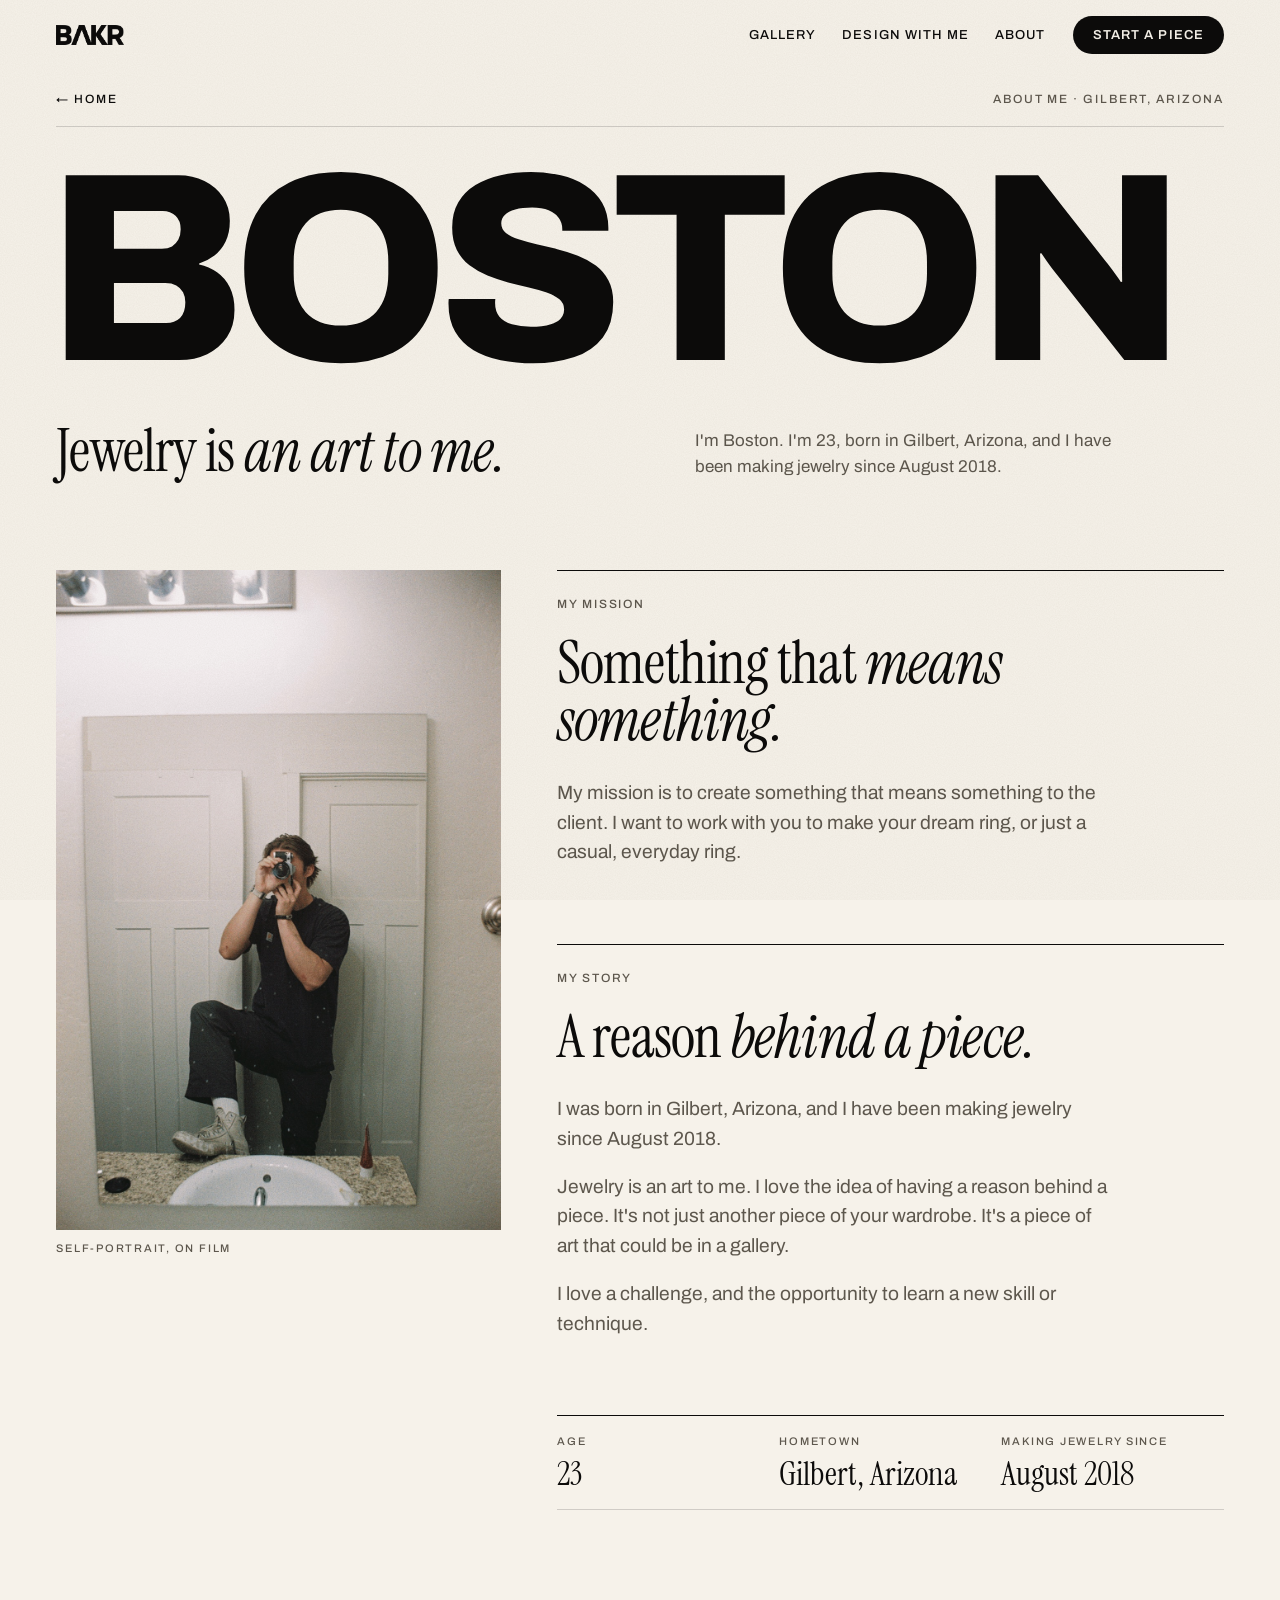
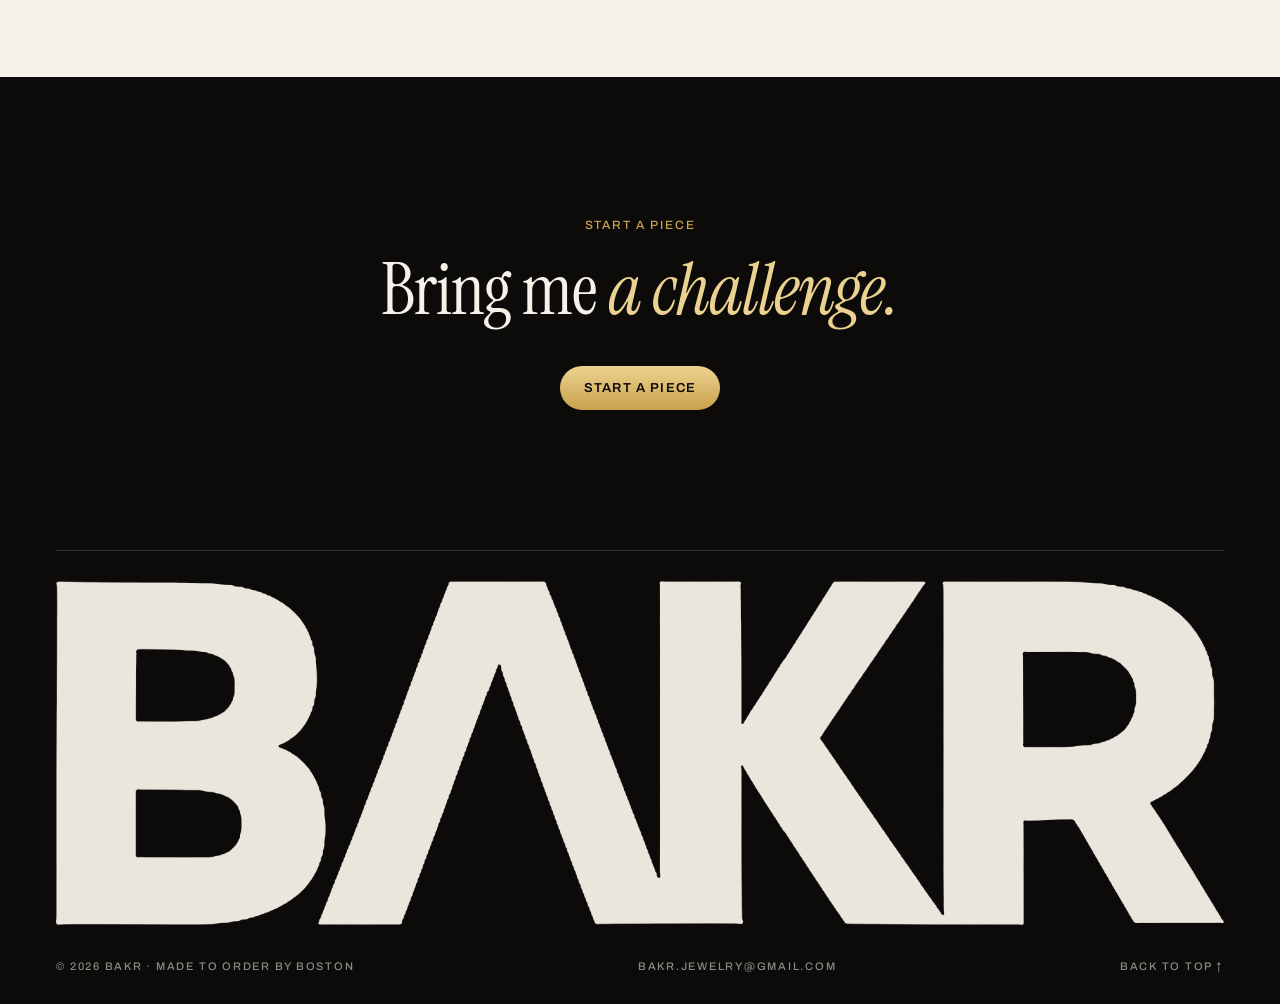
==== about.html @ f2181b65 "BAKR site: home, five gallery pages, shop carousel, purchase pages Co-Authored-By: Claude Fable 5.1 " ====
<!doctype html>
<html lang="en">
<head>
<meta charset="utf-8">
<meta name="viewport" content="width=device-width, initial-scale=1">
<title>About Boston — BAKR</title>
<meta name="description" content="Boston is 23, born in Gilbert, Arizona, and has been making jewelry since August 2018. His mission and his story.">
<link rel="icon" href="assets/favicon.png">
<link rel="preconnect" href="https://fonts.googleapis.com">
<link rel="preconnect" href="https://fonts.gstatic.com" crossorigin>
<link href="https://fonts.googleapis.com/css2?family=Archivo:wght@400;500;600;800&family=Instrument+Serif:ital@0;1&display=swap" rel="stylesheet">
<link rel="stylesheet" href="styles.css">
</head>
<body class="sub">

<header class="nav" id="nav">
  <a class="nav-logo" href="index.html" aria-label="BAKR, home"><img src="assets/logo-ink.png" alt="BAKR"></a>
  <nav class="nav-links" aria-label="Sections">
    <a href="index.html#gallery">Gallery</a>
    <a href="index.html#how">Design with me</a>
    <a href="about.html">About</a>
  </nav>
  <a class="pill" href="index.html#start">Start a piece</a>
</header>

<main id="top">

  <section class="g-hero" style="--fit: 21vw">
    <div class="hero-meta">
      <a href="index.html#about">← Home</a>
      <span>About me · Gilbert, Arizona</span>
    </div>
    <div class="g-title">
      <h1>Boston</h1>
    </div>
    <div class="hero-foot">
      <h2>Jewelry is <em>an art to me.</em></h2>
      <p>I'm Boston. I'm 23, born in Gilbert, Arizona, and I have been making jewelry since August 2018.</p>
    </div>
  </section>

  <section class="bio">
    <figure class="bio-photo reveal">
      <img src="assets/boston.jpg" alt="Boston taking a mirror self-portrait with a film camera" width="1077" height="1600">
      <figcaption>Self-portrait, on film</figcaption>
    </figure>
    <div class="bio-text">
      <article class="reveal">
        <p class="eyebrow">My mission</p>
        <h2>Something that <em>means something.</em></h2>
        <p>My mission is to create something that means something to the client. I want to work with you to make your dream ring, or just a casual, everyday ring.</p>
      </article>
      <article class="reveal">
        <p class="eyebrow">My story</p>
        <h2>A reason <em>behind a piece.</em></h2>
        <p>I was born in Gilbert, Arizona, and I have been making jewelry since August 2018.</p>
        <p>Jewelry is an art to me. I love the idea of having a reason behind a piece. It's not just another piece of your wardrobe. It's a piece of art that could be in a gallery.</p>
        <p>I love a challenge, and the opportunity to learn a new skill or technique.</p>
      </article>
      <dl class="about-facts reveal">
        <div><dt>Age</dt><dd>23</dd></div>
        <div><dt>Hometown</dt><dd>Gilbert, Arizona</dd></div>
        <div><dt>Making jewelry since</dt><dd>August 2018</dd></div>
      </dl>
    </div>
  </section>

  <section class="g-cta">
    <p class="eyebrow reveal">Start a piece</p>
    <h2 class="reveal">Bring me <em>a challenge.</em></h2>
    <a class="gold-btn reveal" href="index.html#start">Start a piece</a>
  </section>

</main>

<footer class="foot">
  <img src="assets/logo-bone.png" alt="BAKR">
  <div class="foot-row">
    <span>© <span id="year"></span> BAKR · Made to order by Boston</span>
    <span id="contacts"></span>
    <a href="#top">Back to top ↑</a>
  </div>
</footer>

<script src="bakr.js"></script>
<script src="page.js"></script>
</body>
</html>
---- styles.css ----
/* BAKR — paper and ink, after the logo. A ring lies on the wordmark; the gallery pages hang off the home page. */
:root {
  --bone: #f6f2ea;
  --paper: #ece6da;
  --ink: #0c0b0a;
  --soft: #5d574d;
  --line: rgba(12, 11, 10, 0.16);
  --gold: #c9a24b;
  --gold-hi: #ecd291;
  --serif: 'Instrument Serif', 'Times New Roman', serif;
  --sans: 'Archivo', system-ui, sans-serif;
  --pad: clamp(20px, 4.4vw, 72px);
}

* { box-sizing: border-box; margin: 0; }
html { scroll-behavior: smooth; }
body {
  background: var(--bone);
  color: var(--ink);
  font: 400 17px/1.55 var(--sans);
  -webkit-font-smoothing: antialiased;
  overflow-x: hidden;
}
/* paper grain */
body::before {
  content: '';
  position: fixed; inset: 0; z-index: 50; pointer-events: none; opacity: 0.2; mix-blend-mode: multiply;
  background-image: url("data:image/svg+xml,%3Csvg xmlns='http://www.w3.org/2000/svg' width='220' height='220'%3E%3Cfilter id='n'%3E%3CfeTurbulence type='fractalNoise' baseFrequency='.9' numOctaves='2' stitchTiles='stitch'/%3E%3CfeColorMatrix values='0 0 0 0 .4 0 0 0 0 .36 0 0 0 0 .3 0 0 0 .55 0'/%3E%3C/filter%3E%3Crect width='220' height='220' filter='url(%23n)'/%3E%3C/svg%3E");
}
img { display: block; max-width: 100%; }
a { color: inherit; }
em { font-family: var(--serif); font-style: italic; font-weight: 400; }

h1, h2 { font-family: var(--serif); font-weight: 400; line-height: 0.98; letter-spacing: -0.015em; }
h1 { font-size: clamp(54px, 8.2vw, 132px); }
h2 { font-size: clamp(42px, 5.6vw, 88px); }
h3 { font: 800 clamp(30px, 4.6vw, 68px)/1 var(--sans); letter-spacing: -0.035em; text-transform: uppercase; }

.eyebrow, .hero-meta, .picker-label, .field > span, .foot-row {
  font: 500 12px/1.3 var(--sans); letter-spacing: 0.16em; text-transform: uppercase;
}
.eyebrow { color: var(--soft); margin-bottom: 22px; }
.lede { max-width: 46ch; color: var(--soft); margin-top: 22px; }

/* ---- nav ---- */
.nav {
  position: fixed; top: 0; left: 0; right: 0; z-index: 40;
  display: flex; align-items: center; gap: 28px;
  padding: 16px var(--pad);
  transition: background 0.3s, box-shadow 0.3s;
}
.nav.stuck { background: rgba(246, 242, 234, 0.9); backdrop-filter: blur(12px); box-shadow: 0 1px 0 var(--line); }
.nav-logo img { height: 20px; width: auto; opacity: 0; transition: opacity 0.3s; }
.nav.stuck .nav-logo img { opacity: 1; }
.nav-links { display: flex; gap: 26px; margin-left: auto; }
.nav-links a { font: 500 13px var(--sans); letter-spacing: 0.08em; text-transform: uppercase; text-decoration: none; }
.nav-links a:hover { text-decoration: underline; text-underline-offset: 5px; }
.pill {
  font: 600 13px var(--sans); letter-spacing: 0.08em; text-transform: uppercase; text-decoration: none;
  background: var(--ink); color: var(--bone); padding: 12px 20px; border-radius: 999px;
  transition: background 0.2s, color 0.2s;
}
.pill:hover { background: var(--gold); color: var(--ink); }

/* ---- hero ---- */
.hero { min-height: min(100svh, 1000px); padding: 92px var(--pad) 44px; display: flex; flex-direction: column; }
.hero-meta { display: flex; justify-content: space-between; gap: 20px; color: var(--soft); padding-bottom: 18px; border-bottom: 1px solid var(--line); }
.hero-mark { position: relative; margin: clamp(26px, 5vh, 64px) 0 clamp(16px, 3vh, 34px); }
.hero-mark img { width: 100%; animation: rise 1.1s cubic-bezier(0.2, 0.7, 0.1, 1) both; }
.hero-mark canvas { position: absolute; left: 0; right: 0; top: -22%; width: 100%; height: 150%; pointer-events: none; animation: fade 1.4s 0.5s both; }
.hero-foot { display: grid; grid-template-columns: 1.1fr 1fr; gap: 24px var(--pad); align-items: end; margin-top: auto; }
.hero-foot p { max-width: 44ch; color: var(--soft); }
.hero-play { position: relative; z-index: 1; display: flex; align-items: center; gap: 14px 22px; flex-wrap: wrap; padding: 16px 0; margin-bottom: clamp(20px, 4vh, 48px); border-top: 1px solid var(--line); border-bottom: 1px solid var(--line); }
.text-link { font: 600 13px var(--sans); letter-spacing: 0.1em; text-transform: uppercase; text-underline-offset: 6px; }
@keyframes rise { from { opacity: 0; transform: translateY(40px); } }
@keyframes fade { from { opacity: 0; } }

/* ---- strip ---- */
.strip { background: var(--ink); color: var(--bone); overflow: hidden; padding: 18px 0; }
.strip-run { display: flex; align-items: center; gap: 34px; width: max-content; animation: run 38s linear infinite; }
.strip-run span { font: 800 22px var(--sans); letter-spacing: -0.01em; text-transform: uppercase; }
.strip-run i { font: 800 22px var(--sans); font-style: normal; color: var(--gold); }
@keyframes run { to { transform: translateX(-50%); } }

/* ---- fields + buttons ---- */
.field { display: flex; flex-direction: column; gap: 9px; }
.field > span { color: var(--soft); }
.field small { opacity: 0.6; letter-spacing: 0.1em; }
.field input, .field select, .field textarea {
  font: 400 18px var(--sans); color: inherit; background: transparent;
  border: 0; border-bottom: 1px solid currentColor; border-radius: 0; padding: 10px 0; outline: none; width: 100%;
}
.field textarea { resize: vertical; }
.field input:focus, .field select:focus, .field textarea:focus { border-bottom-color: var(--gold); box-shadow: 0 1px 0 var(--gold); }
.picker-label { color: var(--soft); }
.chips { display: flex; flex-wrap: wrap; gap: 8px; }
.chips button {
  font: 500 13px var(--sans); color: var(--ink); background: transparent; cursor: pointer;
  border: 1px solid rgba(12, 11, 10, 0.3); border-radius: 999px; padding: 9px 15px; transition: 0.2s;
}
.chips button:hover { border-color: var(--ink); }
.chips button[aria-pressed='true'] { background: var(--ink); border-color: var(--ink); color: var(--bone); }

.gold-btn {
  font: 600 13px var(--sans); letter-spacing: 0.09em; text-transform: uppercase; text-decoration: none; cursor: pointer;
  background: linear-gradient(180deg, var(--gold-hi), var(--gold)); color: var(--ink);
  border: 0; border-radius: 999px; padding: 15px 24px; transition: transform 0.2s, filter 0.2s; display: inline-block;
}
.gold-btn:hover { transform: translateY(-2px); filter: brightness(1.06); }
.ghost-btn {
  font: 600 12px var(--sans); letter-spacing: 0.09em; text-transform: uppercase; text-decoration: none; cursor: pointer;
  background: transparent; color: inherit; border: 1px solid currentColor; border-radius: 999px; padding: 11px 18px;
}
.ghost-btn:hover { background: var(--bone); color: var(--ink); }

/* ---- pieces ---- */
.pieces { padding: clamp(80px, 11vw, 160px) var(--pad) clamp(50px, 7vw, 100px); }
.pieces-head { margin-bottom: clamp(36px, 5vw, 70px); }
.rows { list-style: none; padding: 0; border-top: 1px solid var(--ink); }
.row {
  position: relative; display: grid; grid-template-columns: 70px minmax(0, 1.1fr) minmax(0, 1fr) 120px;
  gap: 24px; align-items: center; padding: 30px 0; border-bottom: 1px solid var(--ink);
  transition: padding 0.35s, background 0.35s, color 0.35s;
}
.row .num { font: 400 22px var(--serif); font-style: italic; color: var(--soft); }
.row p { color: var(--soft); max-width: 40ch; }
.row svg { width: 96px; height: 96px; justify-self: end; fill: none; stroke: currentColor; stroke-width: 1.6; stroke-linejoin: round; stroke-linecap: round; transition: transform 0.5s cubic-bezier(0.2, 0.7, 0.1, 1); }
.row h3 a { text-decoration: none; }
.row h3 a::after { content: ''; position: absolute; inset: 0; }
.row .go { display: block; margin-top: 10px; font: 600 12px var(--sans); letter-spacing: 0.12em; text-transform: uppercase; color: var(--ink); }
.row .go i { font-style: normal; display: inline-block; transition: transform 0.35s; }
.row:hover .go { color: var(--gold-hi); }
.row:hover .go i { transform: translateX(6px); }
.row:hover { background: var(--ink); color: var(--bone); padding-left: 24px; padding-right: 24px; }
.row:hover p, .row:hover .num { color: rgba(246, 242, 234, 0.7); }
.row:hover svg { stroke: var(--gold-hi); transform: rotate(-8deg) scale(1.12); }

/* ---- gallery pages (rings.html, chains.html, ...) ---- */
.sub .nav-logo img { opacity: 1; }
.hero-meta a { text-decoration: none; color: var(--ink); }
.hero-meta a:hover { text-decoration: underline; text-underline-offset: 5px; }
.g-hero { padding: 92px var(--pad) clamp(50px, 7vw, 90px); }
.g-title { position: relative; margin: clamp(20px, 4vh, 44px) 0 clamp(26px, 5vh, 56px); }
.g-title h1 { font: 800 var(--fit, 16vw)/0.8 var(--sans); letter-spacing: -0.05em; text-transform: uppercase; margin-left: -0.04em; white-space: nowrap; animation: rise 1.1s cubic-bezier(0.2, 0.7, 0.1, 1) both; }
.g-title svg {
  position: absolute; right: 2%; top: 50%; height: 118%; width: auto; aspect-ratio: 1; transform: translateY(-50%) rotate(-10deg);
  fill: none; stroke: #fff; stroke-width: 1.5; stroke-linejoin: round; stroke-linecap: round; mix-blend-mode: difference;
  animation: fade 1.4s 0.5s both; pointer-events: none;
}
.g-hero .hero-foot { margin-top: 0; }
.g-hero h2 { font-size: clamp(38px, 4.6vw, 72px); }

.g-wall { padding: 0 var(--pad) clamp(70px, 9vw, 130px); }
.g-wall-head { display: flex; justify-content: space-between; align-items: baseline; gap: 24px; flex-wrap: wrap; padding: 22px 0 clamp(30px, 4vw, 54px); border-top: 1px solid var(--ink); }
.g-wall-head .eyebrow { margin: 0; color: var(--ink); }
.g-note { font: 400 clamp(20px, 1.9vw, 27px)/1.25 var(--serif); font-style: italic; color: var(--soft); max-width: 34ch; }
.plates { list-style: none; padding: 0; display: grid; grid-template-columns: repeat(3, minmax(0, 1fr)); gap: clamp(36px, 4.4vw, 70px) clamp(18px, 2.4vw, 38px); }
.plate a { display: block; text-decoration: none; }
.plate-face {
  position: relative; aspect-ratio: 4 / 5; display: grid; place-items: center; overflow: hidden;
  background: var(--paper); box-shadow: inset 0 0 0 1px var(--line);
  transition: background 0.45s, box-shadow 0.45s;
}
.plate-face svg { width: 62%; fill: none; stroke: var(--ink); stroke-width: 1.3; stroke-linejoin: round; stroke-linecap: round; transition: stroke 0.45s, transform 0.7s cubic-bezier(0.2, 0.7, 0.1, 1); }
.plate-face img { position: absolute; inset: 0; width: 100%; height: 100%; object-fit: cover; transition: transform 0.9s cubic-bezier(0.2, 0.7, 0.1, 1); }
.plate-num { position: absolute; left: 16px; top: 14px; font: 500 11px var(--sans); letter-spacing: 0.16em; color: var(--soft); transition: color 0.45s; }
.plate-face:has(img) .plate-num { color: var(--bone); mix-blend-mode: difference; }
.plate h3 { font: 400 clamp(28px, 2.7vw, 40px)/1.05 var(--serif); letter-spacing: -0.01em; text-transform: none; margin: 20px 0 8px; }
.plate p { color: var(--soft); font-size: 15.5px; max-width: 36ch; }
.plate-go { display: inline-block; margin-top: 16px; padding-bottom: 5px; border-bottom: 1px solid var(--ink); font: 600 12px var(--sans); letter-spacing: 0.12em; text-transform: uppercase; }
.plate-go i { font-style: normal; display: inline-block; transition: transform 0.35s; }
.plate a:hover .plate-face { background: var(--ink); box-shadow: inset 0 0 0 1px var(--ink), 0 30px 60px -30px rgba(12, 11, 10, 0.55); }
.plate a:hover .plate-face svg { stroke: var(--gold-hi); transform: scale(1.08) rotate(-6deg); }
.plate a:hover .plate-face img { transform: scale(1.05); }
.plate a:hover .plate-num { color: var(--gold-hi); }
.plate a:hover .plate-go { border-color: var(--gold); }
.plate a:hover .plate-go i { transform: translateX(6px); }
.plate-open h3 { font-style: italic; }

.g-next { padding: 0 var(--pad); }
.g-next .row { text-decoration: none; border-top: 1px solid var(--ink); grid-template-columns: 70px minmax(0, 1.1fr) minmax(0, 1fr) 120px; }
.g-next .row p { font: 500 12px var(--sans); letter-spacing: 0.16em; text-transform: uppercase; }
.row-arrow { justify-self: end; font: 400 clamp(44px, 5vw, 76px)/1 var(--serif); transition: transform 0.5s cubic-bezier(0.2, 0.7, 0.1, 1); }
.row:hover .row-arrow { color: var(--gold-hi); transform: translateX(10px); }

.g-cta { background: var(--ink); color: var(--bone); margin-top: clamp(70px, 9vw, 130px); padding: clamp(80px, 11vw, 160px) var(--pad); text-align: center; }
.g-cta .eyebrow { color: var(--gold); }
.g-cta h2 em { color: var(--gold-hi); }
.g-cta .gold-btn { margin-top: 40px; }

/* ---- the shop carousel (home) ---- */
.shop { background: var(--ink); color: var(--bone); padding: clamp(70px, 9vw, 130px) 0 clamp(60px, 8vw, 110px); }
.shop-head { display: flex; justify-content: space-between; align-items: end; gap: 24px; flex-wrap: wrap; padding: 0 var(--pad); margin-bottom: clamp(34px, 4.4vw, 60px); }
.shop .eyebrow { color: var(--gold); }
.shop h2 em { color: var(--gold-hi); }
.shop-ctrl { display: flex; align-items: center; gap: 10px; }
.shop-count { font: 400 22px var(--serif); font-style: italic; color: rgba(246, 242, 234, 0.6); margin-right: 12px; font-variant-numeric: tabular-nums; }
.round-btn {
  width: 54px; height: 54px; border-radius: 50%; cursor: pointer; font: 400 22px var(--sans); line-height: 1;
  background: transparent; color: var(--bone); border: 1px solid rgba(246, 242, 234, 0.35); transition: 0.25s;
}
.round-btn:hover:not(:disabled) { background: var(--gold); border-color: var(--gold); color: var(--ink); }
.round-btn:disabled { opacity: 0.28; cursor: default; }
.shop-track {
  list-style: none; margin: 0; padding: 0 var(--pad) 6px; display: flex; gap: clamp(16px, 2vw, 30px);
  overflow-x: auto; scroll-snap-type: x mandatory; scroll-padding-left: var(--pad); scrollbar-width: none; outline: none;
}
.shop-track::-webkit-scrollbar { display: none; }
.card { flex: 0 0 clamp(250px, 27vw, 400px); scroll-snap-align: start; }
.card a { display: block; text-decoration: none; }
.card-face {
  position: relative; aspect-ratio: 4 / 5; display: grid; place-items: center; overflow: hidden;
  background: radial-gradient(ellipse at 50% 38%, #24211c 0%, #131211 60%, #0b0a09 100%);
  box-shadow: inset 0 0 0 1px rgba(236, 210, 145, 0.16); transition: background 0.45s, box-shadow 0.45s;
}
.card-face svg { width: 60%; fill: none; stroke: var(--gold-hi); stroke-width: 1.3; stroke-linejoin: round; stroke-linecap: round; transition: stroke 0.45s, transform 0.7s cubic-bezier(0.2, 0.7, 0.1, 1); }
.card-face img { position: absolute; inset: 0; width: 100%; height: 100%; object-fit: cover; transition: transform 0.9s cubic-bezier(0.2, 0.7, 0.1, 1); }
.card .plate-num { color: rgba(246, 242, 234, 0.5); text-transform: uppercase; }
.card-view {
  position: absolute; left: 16px; right: 16px; bottom: 16px; padding: 13px 16px; text-align: center; border-radius: 999px;
  background: linear-gradient(180deg, var(--gold-hi), var(--gold)); color: var(--ink);
  font: 600 12px var(--sans); letter-spacing: 0.12em; text-transform: uppercase;
  opacity: 0; transform: translateY(10px); transition: opacity 0.35s, transform 0.35s;
}
.card-view i { font-style: normal; }
.card a:hover .card-face, .card a:focus-visible .card-face { box-shadow: inset 0 0 0 1px var(--gold); }
.card a:hover .card-face svg { transform: scale(1.08) rotate(-6deg); }
.card a:hover .card-face img { transform: scale(1.05); }
.card a:hover .card-view, .card a:focus-visible .card-view { opacity: 1; transform: none; }
.card-foot { display: flex; justify-content: space-between; align-items: baseline; gap: 16px; margin-top: 18px; }
.card-foot h3 { font: 400 clamp(26px, 2.3vw, 34px)/1.05 var(--serif); letter-spacing: -0.01em; text-transform: none; }
.card-foot p { margin-top: 6px; font-size: 14px; color: rgba(246, 242, 234, 0.55); }
.card-foot strong { font: 400 clamp(24px, 2vw, 30px)/1 var(--serif); color: var(--gold-hi); white-space: nowrap; }
.shop-fine { padding: 0 var(--pad); margin-top: 34px; font: 500 11px var(--sans); letter-spacing: 0.16em; text-transform: uppercase; color: rgba(246, 242, 234, 0.4); }

/* ---- purchase page (piece.html) ---- */
.buy { padding: 92px var(--pad) clamp(70px, 9vw, 130px); }
.buy-grid { display: grid; grid-template-columns: minmax(0, 1.05fr) minmax(0, 0.95fr); gap: clamp(30px, 5vw, 90px); align-items: start; margin-top: clamp(26px, 4vw, 54px); }
.buy-face { position: sticky; top: 90px; aspect-ratio: 1 / 1.08; display: grid; place-items: center; overflow: hidden; background: var(--paper); box-shadow: inset 0 0 0 1px var(--line); }
.buy-face svg { width: 58%; fill: none; stroke: var(--ink); stroke-width: 1.1; stroke-linejoin: round; stroke-linecap: round; animation: fade 1.2s both; }
.buy-face img { position: absolute; inset: 0; width: 100%; height: 100%; object-fit: cover; }
.buy-info h1 { font-size: clamp(50px, 6vw, 96px); }
.buy-metal { margin-top: 16px; font: 500 12px var(--sans); letter-spacing: 0.16em; text-transform: uppercase; color: var(--soft); }
.buy-price { margin-top: 30px; padding-top: 26px; border-top: 1px solid var(--ink); }
.buy-price strong { font: 400 clamp(40px, 4vw, 60px)/1 var(--serif); }
.buy-price span { margin-left: 10px; font: 500 11px var(--sans); letter-spacing: 0.16em; text-transform: uppercase; color: var(--soft); }
.buy-note { margin-top: 18px; color: var(--soft); max-width: 44ch; }
.buy-choice { margin-top: 34px; display: flex; flex-direction: column; gap: 12px; }
.buy-size { margin-top: 28px; max-width: 320px; }
.buy-btn { margin-top: 38px; padding: 19px 34px; font-size: 14px; }
.buy-fine { margin-top: 16px; font-size: 14px; color: var(--soft); max-width: 46ch; }
.buy-facts { list-style: none; padding: 0; margin-top: 44px; border-top: 1px solid var(--line); }
.buy-facts li { padding: 18px 0; border-bottom: 1px solid var(--line); color: var(--soft); font-size: 15.5px; }
.buy-facts span { display: block; margin-bottom: 4px; font: 600 12px var(--sans); letter-spacing: 0.12em; text-transform: uppercase; color: var(--ink); }
.buy-more .g-wall-head { align-items: center; }
.plate-price { display: block; margin-top: 12px; font: 400 26px/1 var(--serif); }

/* ---- how ---- */
.how { background: var(--paper); padding: clamp(70px, 9vw, 130px) var(--pad); }
.steps { list-style: none; padding: 0; display: grid; grid-template-columns: repeat(4, minmax(0, 1fr)); gap: 0; border-top: 1px solid var(--ink); }
.steps li { padding: 26px 26px 10px 0; border-right: 1px solid var(--line); }
.steps li + li { padding-left: 26px; }
.steps li:last-child { border-right: 0; }
.steps span { font: 400 76px/1 var(--serif); font-style: italic; color: var(--gold); display: block; margin-bottom: 40px; }
.steps h3 { font: 600 19px/1.25 var(--sans); letter-spacing: -0.01em; text-transform: none; margin-bottom: 10px; }
.steps p { color: var(--soft); font-size: 15.5px; }

/* ---- start ---- */
.start { background: var(--ink); color: var(--bone); display: grid; grid-template-columns: minmax(0, 0.85fr) minmax(0, 1.15fr); gap: var(--pad); padding: clamp(80px, 11vw, 160px) var(--pad); }
.start .eyebrow { color: var(--gold); }
.start .lede { color: rgba(246, 242, 234, 0.66); }
.start h2 em { color: var(--gold-hi); }
.start .field > span { color: rgba(246, 242, 234, 0.55); }
.start select option { color: #000; }
.carried { margin-top: 40px; padding: 18px 20px; border: 1px solid rgba(236, 210, 145, 0.4); border-radius: 12px; display: flex; flex-direction: column; gap: 6px; max-width: 420px; }
.carried[hidden] { display: none; }
.carried span { font: 500 11px var(--sans); letter-spacing: 0.16em; text-transform: uppercase; color: var(--gold-hi); }
.carried strong { font: 400 26px/1.1 var(--serif); }
.form { display: grid; grid-template-columns: 1fr 1fr; gap: 30px 34px; align-content: start; }
.wide { grid-column: 1 / -1; }
.form-actions { display: flex; align-items: center; gap: 18px; flex-wrap: wrap; }
.form-note { font-size: 14px; color: var(--gold-hi); }
.message { border: 1px solid rgba(246, 242, 234, 0.25); border-radius: 12px; padding: 22px; }
.message pre { font: 400 15px/1.6 var(--sans); white-space: pre-wrap; color: rgba(246, 242, 234, 0.86); }
.message-actions { display: flex; gap: 10px; flex-wrap: wrap; margin-top: 18px; }

/* ---- about (home teaser + about.html) ---- */
.about { display: grid; grid-template-columns: minmax(0, 0.8fr) minmax(0, 1.2fr); gap: var(--pad); align-items: center; padding: clamp(80px, 11vw, 160px) var(--pad); }
.about-photo { display: block; max-width: 460px; overflow: hidden; box-shadow: 0 40px 70px -40px rgba(12, 11, 10, 0.6); }
.about-photo img { width: 100%; height: auto; transition: transform 0.9s cubic-bezier(0.2, 0.7, 0.1, 1); }
.about-photo:hover img { transform: scale(1.04); }
.about-facts { display: flex; flex-wrap: wrap; gap: 0; margin-top: 34px; border-top: 1px solid var(--ink); border-bottom: 1px solid var(--line); }
.about-facts div { flex: 1 1 150px; padding: 18px 20px 18px 0; }
.about-facts dt { font: 500 11px/1.3 var(--sans); letter-spacing: 0.16em; text-transform: uppercase; color: var(--soft); margin-bottom: 8px; }
.about-facts dd { margin: 0; font: 400 clamp(26px, 2.6vw, 38px)/1.05 var(--serif); }
.about .gold-btn { margin-top: 34px; padding: 17px 38px; }

.bio { display: grid; grid-template-columns: minmax(0, 0.8fr) minmax(0, 1.2fr); gap: var(--pad); align-items: start; padding: 0 var(--pad) clamp(30px, 4vw, 60px); }
.bio-photo { position: sticky; top: 90px; max-width: 480px; }
.bio-photo img { width: 100%; height: auto; }
.bio-photo figcaption { margin-top: 12px; font: 500 11px var(--sans); letter-spacing: 0.16em; text-transform: uppercase; color: var(--soft); }
.bio-text article { padding: 26px 0 clamp(50px, 6vw, 90px); border-top: 1px solid var(--ink); }
.bio-text h2 { font-size: clamp(38px, 4.6vw, 72px); margin-bottom: 28px; }
.bio-text article p:not(.eyebrow) { font-size: clamp(18px, 1.5vw, 21px); max-width: 50ch; color: var(--soft); }
.bio-text article p + p { margin-top: 18px; }
.bio-text .about-facts { margin-top: 0; }

/* ---- foot ---- */
.foot { background: var(--ink); color: var(--bone); padding: 0 var(--pad) 30px; }
.foot img { width: 100%; opacity: 0.96; padding-top: 30px; border-top: 1px solid rgba(246, 242, 234, 0.18); }
.foot-row { display: flex; justify-content: space-between; gap: 18px; flex-wrap: wrap; margin-top: 34px; color: rgba(246, 242, 234, 0.55); font-size: 11px; }
.foot-row a { text-decoration: none; }
.foot-row a:hover { color: var(--gold-hi); }

/* ---- reveal ---- */
.reveal { opacity: 0; transform: translateY(26px); transition: opacity 0.9s, transform 0.9s cubic-bezier(0.2, 0.7, 0.1, 1); }
.reveal.in { opacity: 1; transform: none; }
.no-js .reveal { opacity: 1; transform: none; }

@media (max-width: 900px) {
  .nav-links { display: none; }
  .pill { margin-left: auto; }
  .hero-foot { grid-template-columns: 1fr; }
  .hero-mark canvas { top: -40%; height: 200%; }
  .start, .buy-grid, .about, .bio { grid-template-columns: 1fr; }
  .bio-photo { position: relative; top: 0; }
  .buy-face { position: relative; top: 0; aspect-ratio: 5 / 4; }
  .buy-face svg { width: 44%; }
  .card { flex-basis: 74vw; }
  .card-view { opacity: 1; transform: none; }
  .round-btn { width: 46px; height: 46px; }
  .row { grid-template-columns: 40px 1fr 64px; gap: 8px 14px; }
  .row p { grid-column: 2 / 3; grid-row: 2; }
  .row svg { width: 60px; height: 60px; grid-row: 1 / 3; grid-column: 3; }
  .g-title svg { height: 150%; right: 0; }
  .plates { grid-template-columns: 1fr 1fr; }
  .g-next .row { grid-template-columns: 40px 1fr 64px; }
  .g-next .row p { grid-row: 2; grid-column: 2; }
  .g-next .row-arrow { grid-row: 1 / 3; grid-column: 3; }
  .steps { grid-template-columns: 1fr 1fr; }
  .steps li, .steps li + li { padding: 22px 16px 22px 0; border-right: 0; border-bottom: 1px solid var(--line); }
  .steps span { margin-bottom: 16px; font-size: 56px; }
  .form { grid-template-columns: 1fr; }
}
@media (max-width: 560px) {
  .plates { grid-template-columns: 1fr; }
  .plate-face { aspect-ratio: 5 / 4; }
  .plate-face svg { width: 46%; }
}
@media (prefers-reduced-motion: reduce) {
  .strip-run, .hero-mark img, .hero-mark canvas, .g-title h1, .g-title svg, .buy-face svg { animation: none; }
  .reveal { opacity: 1; transform: none; transition: none; }
  html { scroll-behavior: auto; }
}
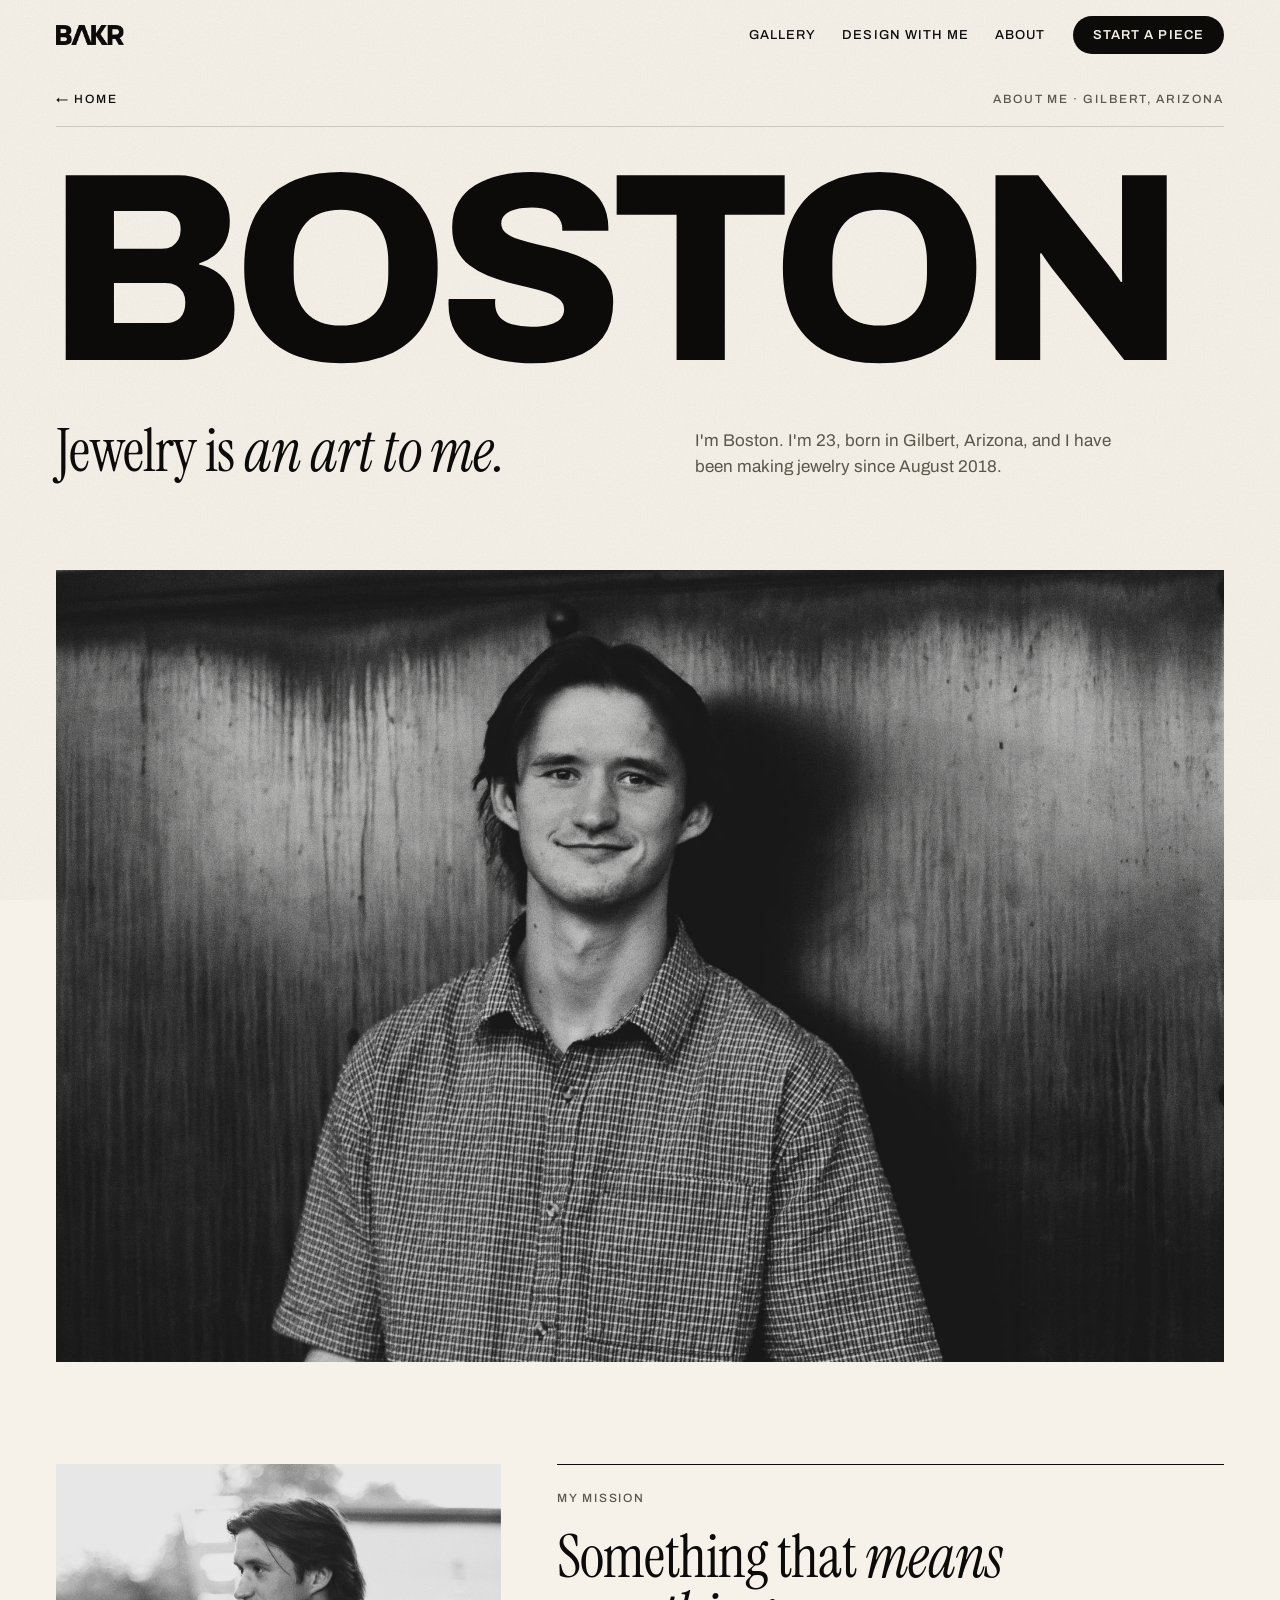
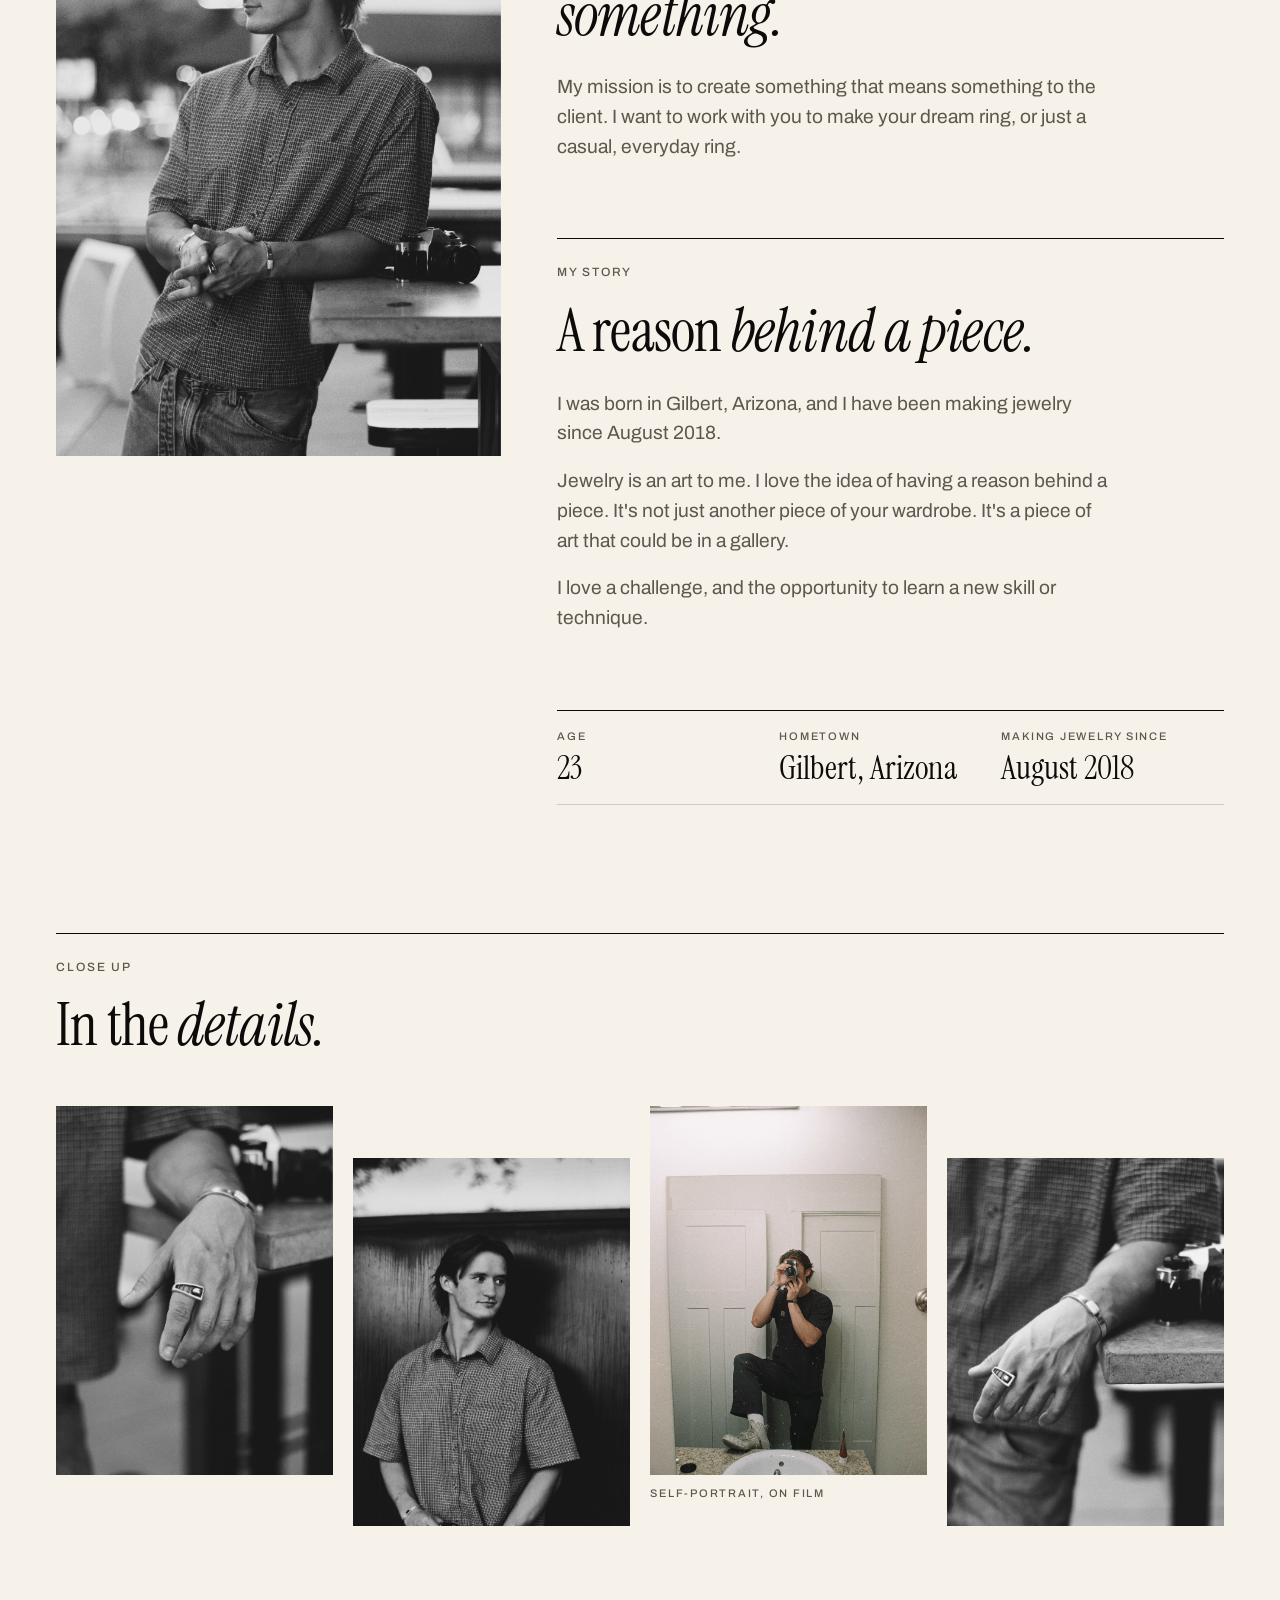
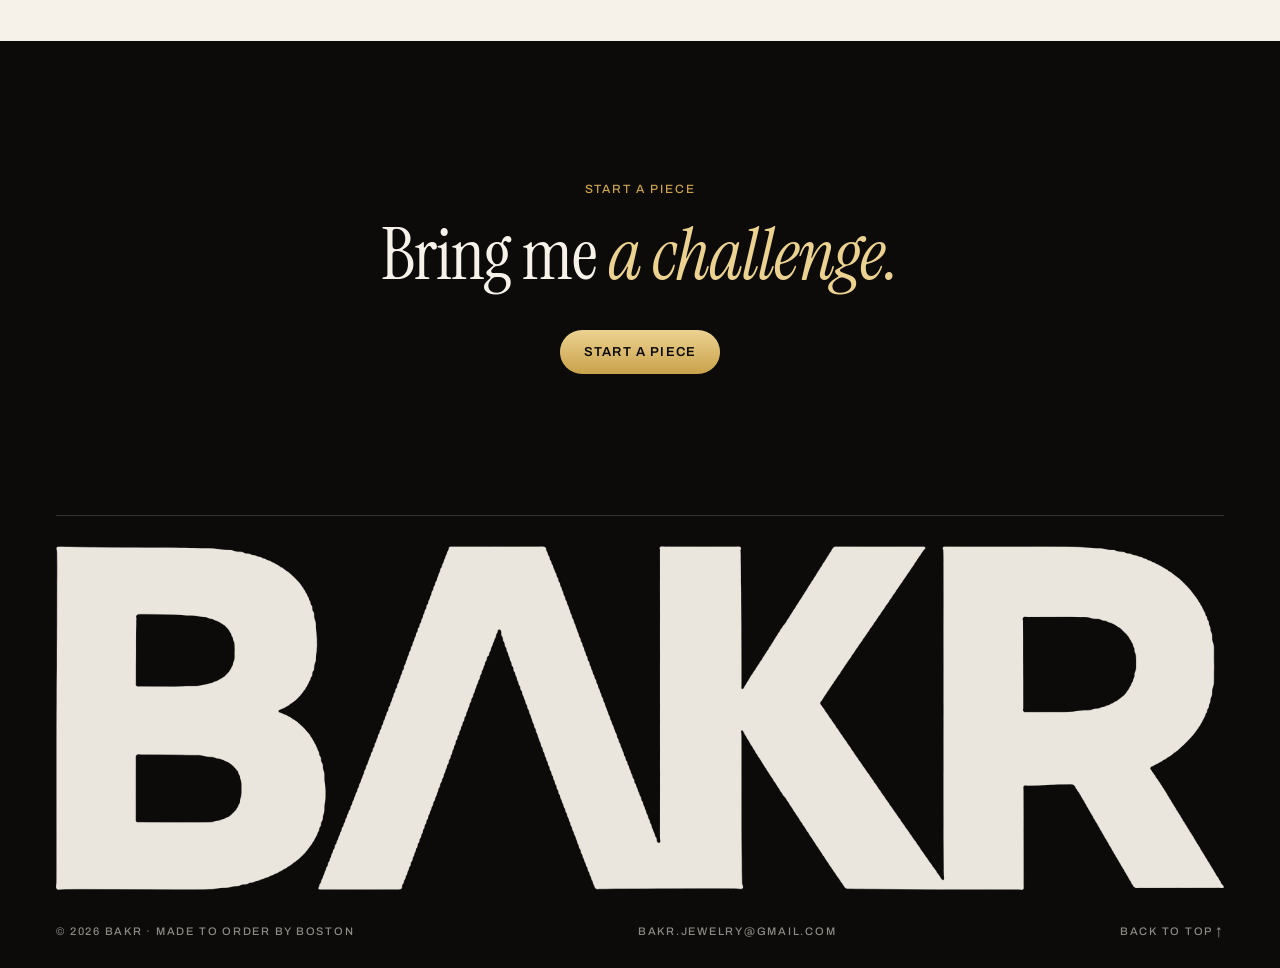
==== commit facc1e06: "About: Boston's portrait shoot — wide portrait band, leaning shot in the bio, Close up row (ring, po" ====
--- a/about.html
+++ b/about.html
@@ -4,6 +4,7 @@
 <meta charset="utf-8">
 <meta name="viewport" content="width=device-width, initial-scale=1">
 <title>About Boston — BAKR</title>
+<meta property="og:image" content="https://bakrjewelry.co/assets/boston-portrait-wide.jpg">
 <meta name="description" content="Boston is 23, born in Gilbert, Arizona, and has been making jewelry since August 2018. His mission and his story.">
 <link rel="icon" href="assets/favicon.png">
 <link rel="preconnect" href="https://fonts.googleapis.com">
@@ -39,10 +40,13 @@
     </div>
   </section>
 
+  <figure class="ab-band reveal">
+    <img src="assets/boston-portrait-wide.jpg" alt="Boston smiling in front of a wood-panelled wall" width="2000" height="1502">
+  </figure>
+
   <section class="bio">
     <figure class="bio-photo reveal">
-      <img src="assets/boston.jpg" alt="Boston taking a mirror self-portrait with a film camera" width="1077" height="1600">
-      <figcaption>Self-portrait, on film</figcaption>
+      <img src="assets/boston-leaning.jpg" alt="Boston leaning on a table beside a film camera, looking away" width="1502" height="2000" loading="lazy">
     </figure>
     <div class="bio-text">
       <article class="reveal">
@@ -62,6 +66,19 @@
         <div><dt>Hometown</dt><dd>Gilbert, Arizona</dd></div>
         <div><dt>Making jewelry since</dt><dd>August 2018</dd></div>
       </dl>
+    </div>
+  </section>
+
+  <section class="ab-close">
+    <div class="ab-close-head reveal">
+      <p class="eyebrow">Close up</p>
+      <h2>In the <em>details.</em></h2>
+    </div>
+    <div class="ab-grid">
+      <figure class="reveal"><img src="assets/hand-ring.jpg" alt="Close-up of a silver ring and cuff on Boston's hand" width="1502" height="2000" loading="lazy"></figure>
+      <figure class="reveal"><img src="assets/boston-look.jpg" alt="Boston looking to the side against a wood wall" width="1502" height="2000" loading="lazy"></figure>
+      <figure class="reveal"><img src="assets/boston.jpg" alt="Boston taking a mirror self-portrait with a film camera" width="1077" height="1600" loading="lazy"><figcaption>Self-portrait, on film</figcaption></figure>
+      <figure class="reveal"><img src="assets/hand-cuff.jpg" alt="Close-up of a silver cuff and ring on Boston's hand, resting on a table by a film camera" width="1502" height="2000" loading="lazy"></figure>
     </div>
   </section>
 
--- a/styles.css
+++ b/styles.css
@@ -315,6 +315,22 @@
 /* ---- reveal ---- */
 .reveal { opacity: 0; transform: translateY(26px); transition: opacity 0.9s, transform 0.9s cubic-bezier(0.2, 0.7, 0.1, 1); }
 .reveal.in { opacity: 1; transform: none; }
+/* ===== about.html photos ===== */
+.ab-band { margin: 0 var(--pad) clamp(60px, 8vw, 120px); }
+.ab-band img { display: block; width: 100%; height: auto; aspect-ratio: 4 / 3; max-height: 88vh; object-fit: cover; object-position: 50% 30%; }
+.ab-close { padding: clamp(40px, 6vw, 90px) var(--pad) 0; }
+.ab-close-head { border-top: 1px solid var(--ink); padding-top: 26px; margin-bottom: clamp(30px, 4vw, 54px); }
+.ab-close-head h2 { font-size: clamp(38px, 4.6vw, 72px); }
+.ab-grid { display: grid; grid-template-columns: repeat(4, minmax(0, 1fr)); gap: clamp(12px, 1.6vw, 24px); }
+.ab-grid figure { margin: 0; }
+.ab-grid img { display: block; width: 100%; height: auto; aspect-ratio: 3 / 4; object-fit: cover; }
+.ab-grid figcaption { margin-top: 12px; font: 500 11px var(--sans); letter-spacing: 0.16em; text-transform: uppercase; color: var(--soft); }
+.ab-grid figure:nth-child(even) { margin-top: clamp(0px, 4vw, 60px); }
+@media (max-width: 900px) {
+  .ab-grid { grid-template-columns: 1fr 1fr; }
+  .ab-grid figure:nth-child(even) { margin-top: 32px; }
+}
+
 .no-js .reveal { opacity: 1; transform: none; }
 
 @media (max-width: 900px) {
